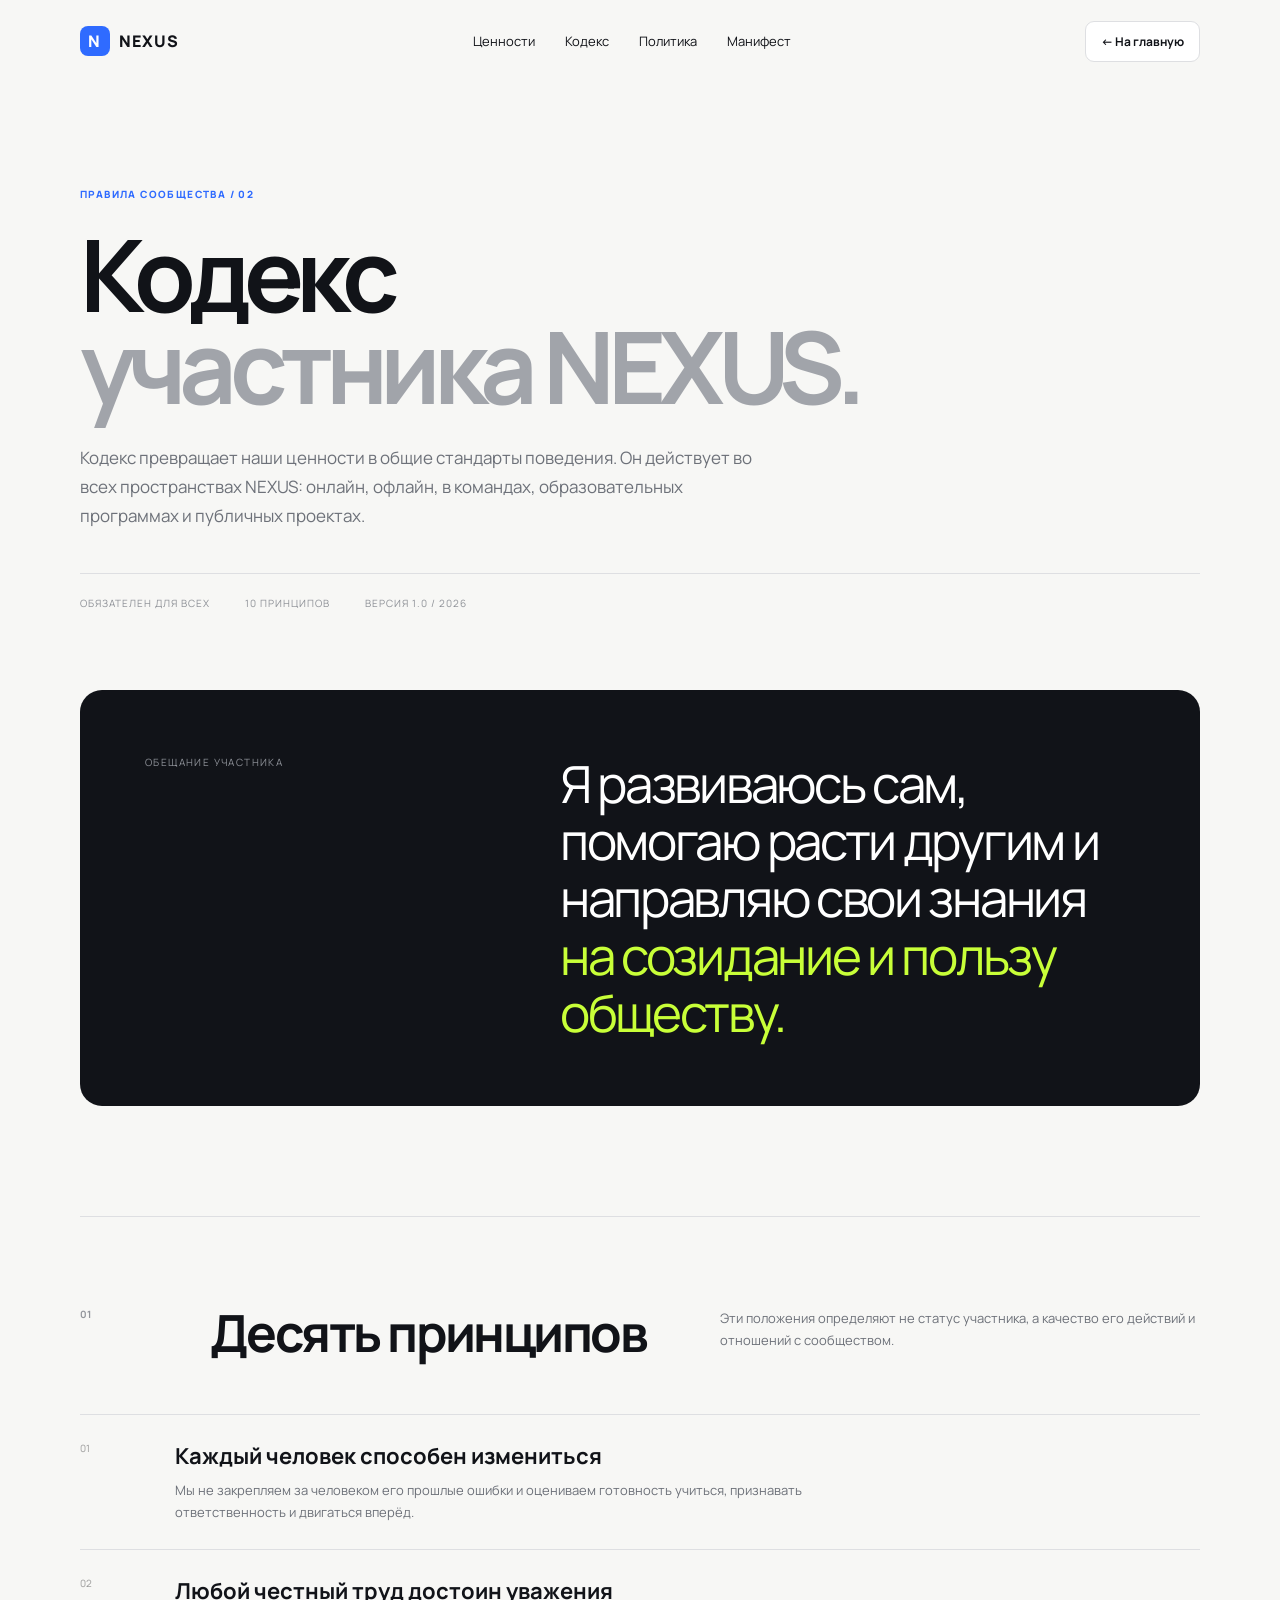
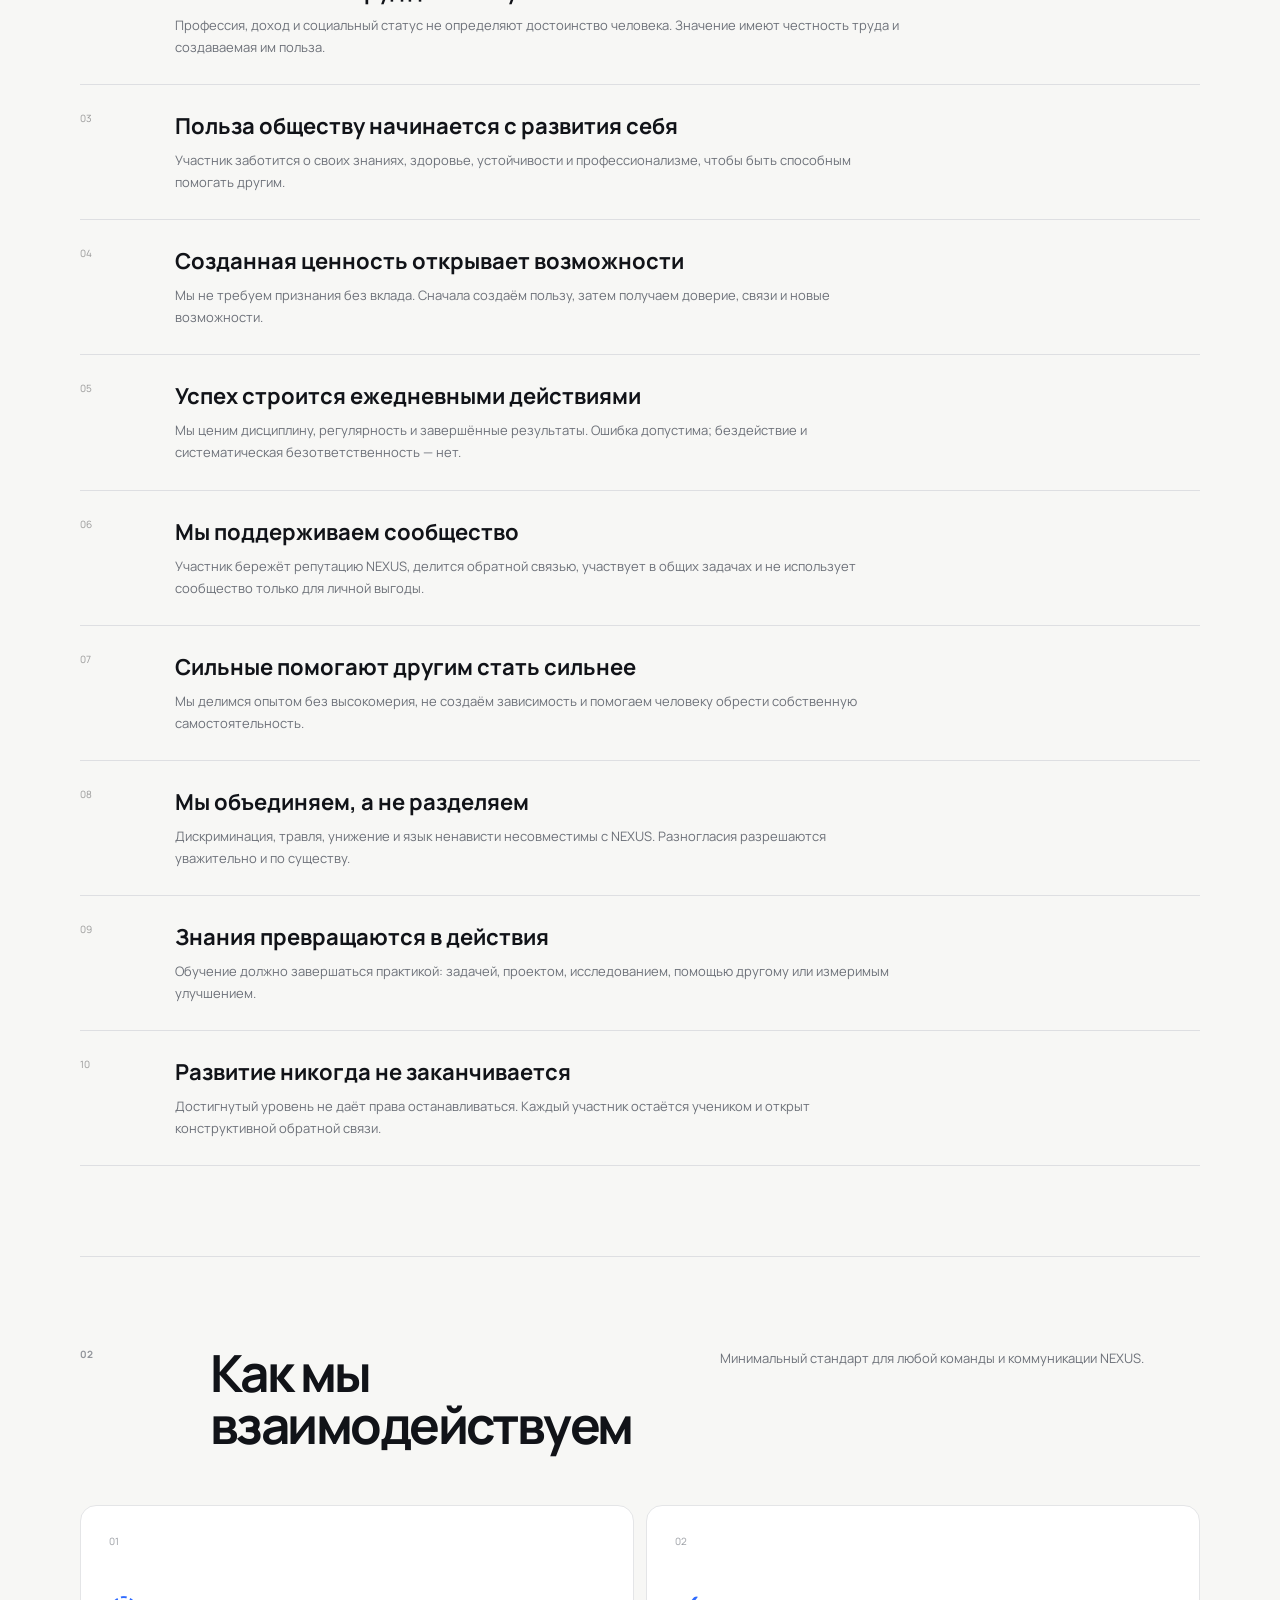
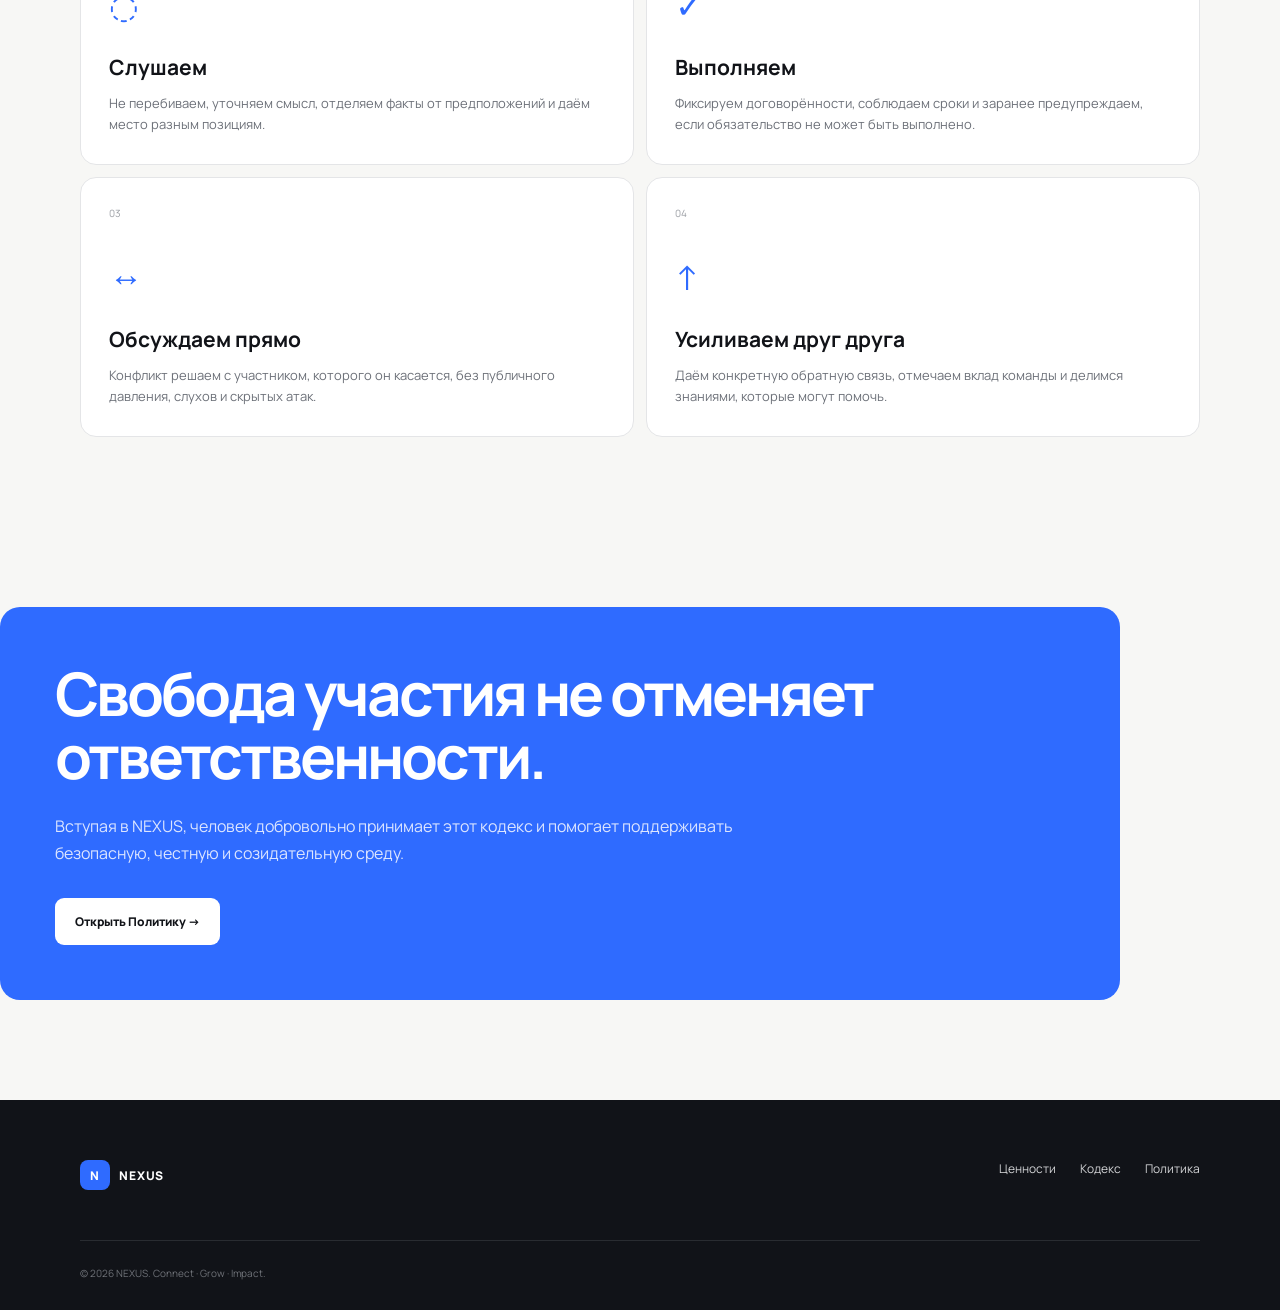
==== code.html @ 522ff27c "addition 1" ====
<!doctype html><html lang="ru"><head><meta charset="UTF-8"><meta name="viewport" content="width=device-width,initial-scale=1"><title>Кодекс участника — NEXUS</title><meta name="description" content="Кодекс участника NEXUS — принципы поведения, сотрудничества и личной ответственности."><link rel="stylesheet" href="docs.css"></head><body>
<header class="nav shell"><a class="brand" href="index.html"><span class="brand-mark">N</span><span>NEXUS</span></a><nav class="nav-links"><a href="values.html">Ценности</a><a href="code.html">Кодекс</a><a href="policy.html">Политика</a><a href="manifesto.html">Манифест</a></nav><a class="back" href="index.html">← На главную</a></header>
<main><section class="doc-hero shell"><div class="kicker">Правила сообщества / 02</div><h1>Кодекс<br><span>участника NEXUS.</span></h1><p class="intro">Кодекс превращает наши ценности в общие стандарты поведения. Он действует во всех пространствах NEXUS: онлайн, офлайн, в командах, образовательных программах и публичных проектах.</p><div class="meta"><span>Обязателен для всех</span><span>10 принципов</span><span>Версия 1.0 / 2026</span></div></section>
<section class="statement shell"><div class="statement-label">Обещание участника</div><blockquote>Я развиваюсь сам, помогаю расти другим и направляю свои знания <span>на созидание и пользу обществу.</span></blockquote></section>
<section class="content-section shell"><div class="section-head"><b>01</b><h2>Десять принципов</h2><p>Эти положения определяют не статус участника, а качество его действий и отношений с сообществом.</p></div><div class="principles">
<article class="principle"><div><h3>Каждый человек способен измениться</h3><p>Мы не закрепляем за человеком его прошлые ошибки и оцениваем готовность учиться, признавать ответственность и двигаться вперёд.</p></div></article>
<article class="principle"><div><h3>Любой честный труд достоин уважения</h3><p>Профессия, доход и социальный статус не определяют достоинство человека. Значение имеют честность труда и создаваемая им польза.</p></div></article>
<article class="principle"><div><h3>Польза обществу начинается с развития себя</h3><p>Участник заботится о своих знаниях, здоровье, устойчивости и профессионализме, чтобы быть способным помогать другим.</p></div></article>
<article class="principle"><div><h3>Созданная ценность открывает возможности</h3><p>Мы не требуем признания без вклада. Сначала создаём пользу, затем получаем доверие, связи и новые возможности.</p></div></article>
<article class="principle"><div><h3>Успех строится ежедневными действиями</h3><p>Мы ценим дисциплину, регулярность и завершённые результаты. Ошибка допустима; бездействие и систематическая безответственность — нет.</p></div></article>
<article class="principle"><div><h3>Мы поддерживаем сообщество</h3><p>Участник бережёт репутацию NEXUS, делится обратной связью, участвует в общих задачах и не использует сообщество только для личной выгоды.</p></div></article>
<article class="principle"><div><h3>Сильные помогают другим стать сильнее</h3><p>Мы делимся опытом без высокомерия, не создаём зависимость и помогаем человеку обрести собственную самостоятельность.</p></div></article>
<article class="principle"><div><h3>Мы объединяем, а не разделяем</h3><p>Дискриминация, травля, унижение и язык ненависти несовместимы с NEXUS. Разногласия разрешаются уважительно и по существу.</p></div></article>
<article class="principle"><div><h3>Знания превращаются в действия</h3><p>Обучение должно завершаться практикой: задачей, проектом, исследованием, помощью другому или измеримым улучшением.</p></div></article>
<article class="principle"><div><h3>Развитие никогда не заканчивается</h3><p>Достигнутый уровень не даёт права останавливаться. Каждый участник остаётся учеником и открыт конструктивной обратной связи.</p></div></article>
</div></section>
<section class="content-section shell"><div class="section-head"><b>02</b><h2>Как мы взаимодействуем</h2><p>Минимальный стандарт для любой команды и коммуникации NEXUS.</p></div><div class="card-grid"><article class="doc-card"><span class="num">01</span><div class="symbol">◌</div><h3>Слушаем</h3><p>Не перебиваем, уточняем смысл, отделяем факты от предположений и даём место разным позициям.</p></article><article class="doc-card"><span class="num">02</span><div class="symbol">✓</div><h3>Выполняем</h3><p>Фиксируем договорённости, соблюдаем сроки и заранее предупреждаем, если обязательство не может быть выполнено.</p></article><article class="doc-card"><span class="num">03</span><div class="symbol">↔</div><h3>Обсуждаем прямо</h3><p>Конфликт решаем с участником, которого он касается, без публичного давления, слухов и скрытых атак.</p></article><article class="doc-card"><span class="num">04</span><div class="symbol">↑</div><h3>Усиливаем друг друга</h3><p>Даём конкретную обратную связь, отмечаем вклад команды и делимся знаниями, которые могут помочь.</p></article></div></section>
<section class="callout shell"><h2>Свобода участия не отменяет ответственности.</h2><p>Вступая в NEXUS, человек добровольно принимает этот кодекс и помогает поддерживать безопасную, честную и созидательную среду.</p><a href="policy.html">Открыть Политику →</a></section></main>
<footer class="footer"><div class="shell footer-row"><a class="brand" href="index.html" style="color:white"><span class="brand-mark">N</span><span>NEXUS</span></a><div class="footer-links"><a href="values.html">Ценности</a><a href="code.html">Кодекс</a><a href="policy.html">Политика</a></div></div><div class="shell footer-bottom">© 2026 NEXUS. Connect · Grow · Impact.</div></footer></body></html>
---- docs.css ----
@import url('https://fonts.googleapis.com/css2?family=Manrope:wght@400;500;600;700;800&display=swap');
:root{--ink:#111318;--muted:#6d7179;--line:#dedfe2;--bg:#f7f7f5;--blue:#2f6bff;--lime:#c8ff38}*{box-sizing:border-box}html{scroll-behavior:smooth}body{margin:0;background:var(--bg);color:var(--ink);font-family:Manrope,Arial,sans-serif;-webkit-font-smoothing:antialiased}.shell{width:min(1120px,calc(100% - 48px));margin:auto}.nav{height:82px;display:flex;align-items:center;justify-content:space-between}.brand{display:flex;align-items:center;gap:9px;color:var(--ink);text-decoration:none;font-weight:800;letter-spacing:.07em}.brand-mark{display:grid;place-items:center;width:30px;height:30px;border-radius:8px;background:var(--blue);color:#fff}.nav-links{display:flex;gap:30px}.nav-links a{font-size:13px;text-decoration:none;color:var(--ink)}.back{display:inline-flex;align-items:center;gap:10px;padding:11px 15px;background:#fff;border:1px solid var(--line);border-radius:9px;color:var(--ink);font-size:12px;font-weight:700;text-decoration:none}.doc-hero{padding:105px 0 80px}.kicker{text-transform:uppercase;letter-spacing:.14em;font-size:10px;font-weight:800;color:var(--blue)}h1{max-width:950px;font-size:clamp(55px,8vw,100px);line-height:.92;letter-spacing:-.075em;margin:27px 0 32px}h1 span{color:#a1a4aa}.intro{max-width:700px;font-size:17px;line-height:1.7;color:var(--muted)}.meta{display:flex;gap:35px;margin-top:42px;padding-top:22px;border-top:1px solid var(--line);font-size:10px;text-transform:uppercase;letter-spacing:.1em;color:#8d9096}.statement{background:#111318;color:white;border-radius:22px;padding:65px;margin-bottom:110px;display:grid;grid-template-columns:.75fr 1.25fr;gap:70px}.statement-label{font-size:10px;text-transform:uppercase;letter-spacing:.14em;color:#8e9198}.statement blockquote{font-size:clamp(30px,4vw,52px);line-height:1.12;letter-spacing:-.045em;margin:0}.statement blockquote span{color:var(--lime)}.content-section{padding:90px 0;border-top:1px solid var(--line)}.section-head{display:grid;grid-template-columns:100px 1fr 1fr;gap:30px;margin-bottom:55px}.section-head b{font-size:10px;color:#92959b}.section-head h2{font-size:clamp(35px,4vw,54px);line-height:1;letter-spacing:-.05em;margin:0}.section-head p{font-size:13px;color:var(--muted);line-height:1.7;margin:0}.card-grid{display:grid;grid-template-columns:repeat(2,1fr);gap:12px}.doc-card{background:#fff;border:1px solid #e4e5e7;border-radius:16px;padding:28px;min-height:245px;display:flex;flex-direction:column}.doc-card .num{font-size:10px;color:#9a9da3}.doc-card .symbol{font-size:34px;color:var(--blue);margin:34px 0 25px}.doc-card h3{font-size:21px;margin:0 0 12px}.doc-card p{font-size:13px;line-height:1.65;color:var(--muted);margin:0}.doc-card small{display:block;margin-top:auto;padding-top:20px;color:var(--ink);font-size:11px;font-weight:700}.principles{counter-reset:item}.principle{counter-increment:item;display:grid;grid-template-columns:70px 1fr;gap:25px;padding:26px 0;border-top:1px solid var(--line)}.principle:last-child{border-bottom:1px solid var(--line)}.principle:before{content:counter(item,decimal-leading-zero);font-size:10px;color:#999}.principle h3{font-size:22px;margin:0 0 8px}.principle p{font-size:13px;line-height:1.7;color:var(--muted);margin:0;max-width:730px}.callout{margin:80px 0;background:var(--blue);color:#fff;border-radius:20px;padding:55px}.callout h2{font-size:clamp(34px,5vw,60px);line-height:1.05;letter-spacing:-.05em;margin:0 0 25px}.callout p{max-width:680px;color:#dce5ff;line-height:1.7}.callout a{display:inline-flex;background:#fff;color:var(--ink);padding:15px 20px;border-radius:9px;text-decoration:none;font-size:12px;font-weight:800;margin-top:15px}.policy-list{display:grid;gap:12px}.policy-item{background:#fff;border:1px solid #e4e5e7;border-radius:16px;padding:32px;display:grid;grid-template-columns:70px 1fr;gap:24px}.policy-item>span{width:42px;height:42px;display:grid;place-items:center;border-radius:11px;background:#e6edff;color:var(--blue);font-weight:800;font-size:12px}.policy-item h3{font-size:22px;margin:4px 0 12px}.policy-item p,.policy-item li{font-size:13px;line-height:1.75;color:var(--muted)}.policy-item ul{padding-left:18px;margin-bottom:0}.footer{margin-top:100px;background:#111318;color:#fff;padding:60px 0 30px}.footer-row{display:flex;justify-content:space-between;gap:30px}.footer p{color:#777b83;font-size:11px}.footer-links{display:flex;gap:24px}.footer a{color:#d3d4d6;text-decoration:none;font-size:12px}.footer-bottom{border-top:1px solid #292c31;margin-top:50px;padding-top:25px;color:#6f7278;font-size:10px}@media(max-width:760px){.shell{width:calc(100% - 28px)}.nav-links{display:none}.doc-hero{padding-top:65px}h1{font-size:55px}.statement,.section-head{grid-template-columns:1fr;gap:25px}.statement{padding:35px 25px}.card-grid{grid-template-columns:1fr}.content-section{padding:65px 0}.policy-item{grid-template-columns:1fr}.footer-row{flex-direction:column}.footer-links{flex-wrap:wrap}.meta{flex-wrap:wrap}}
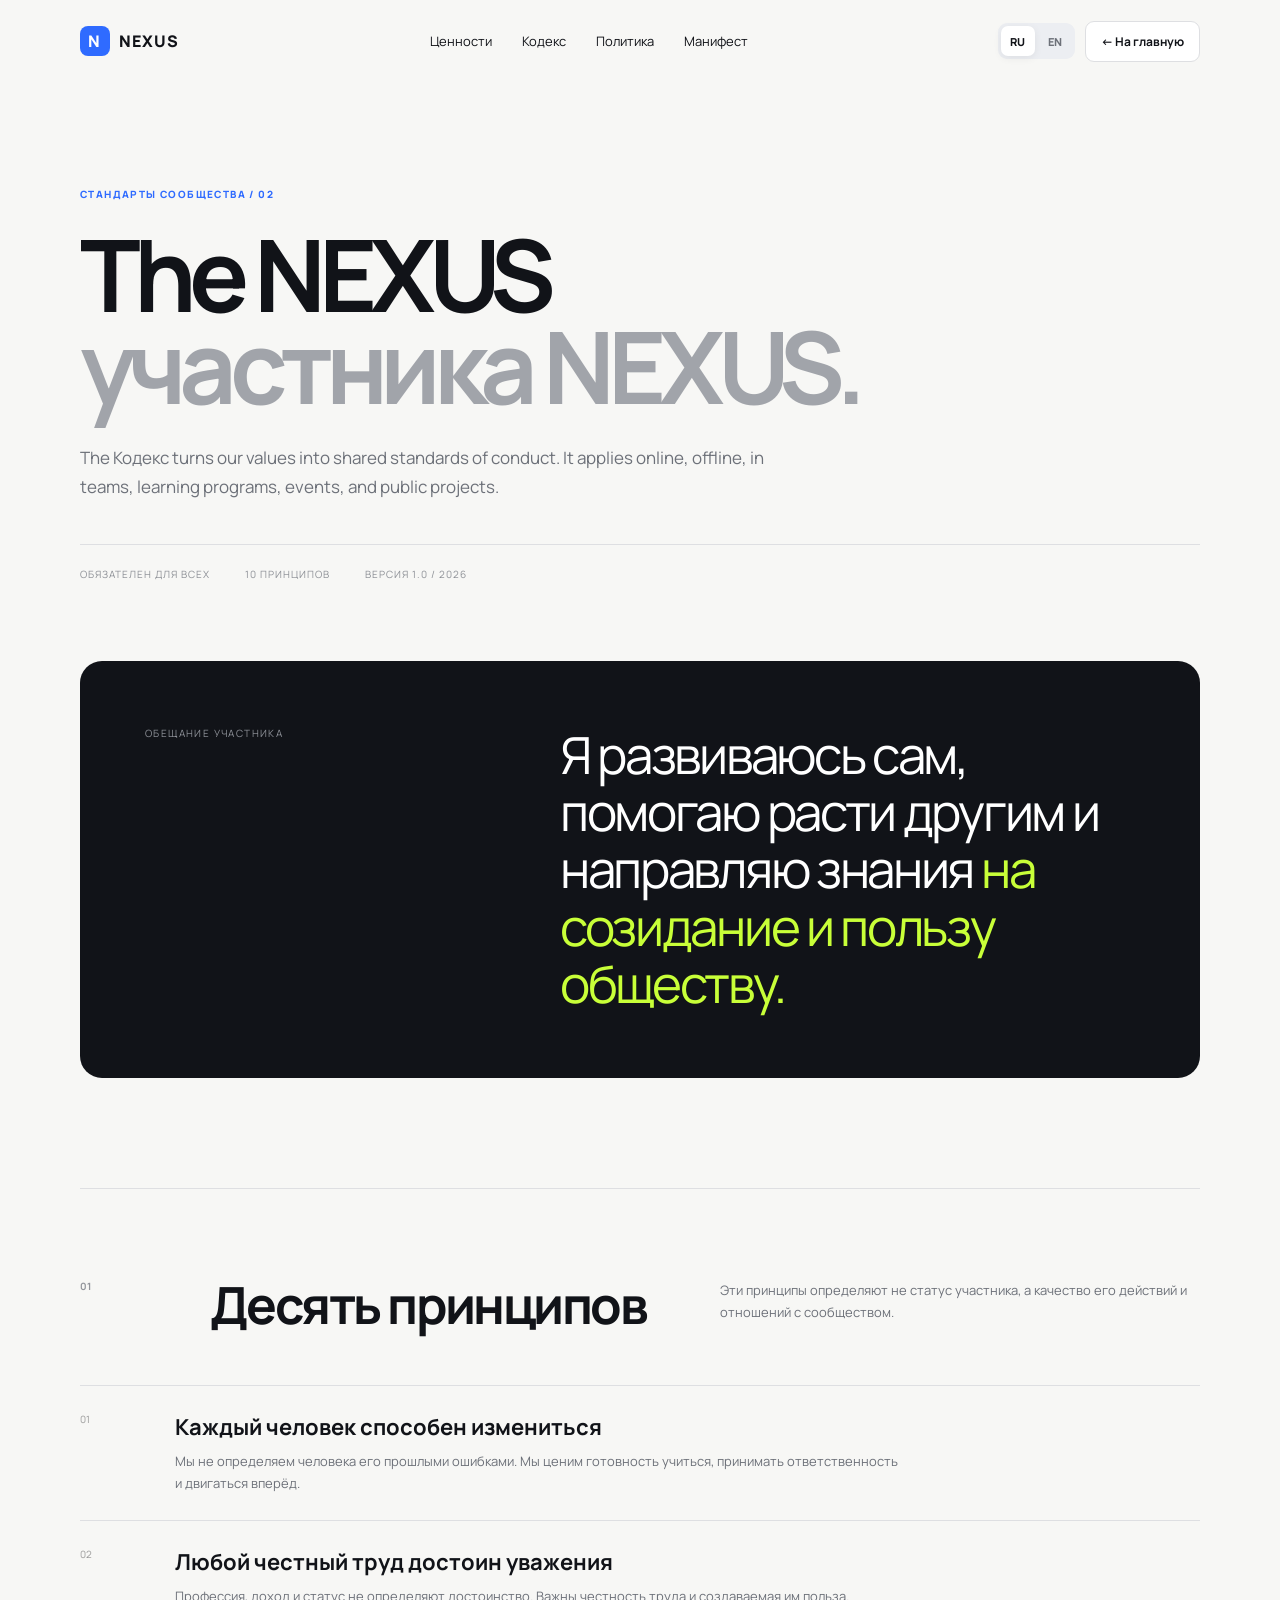
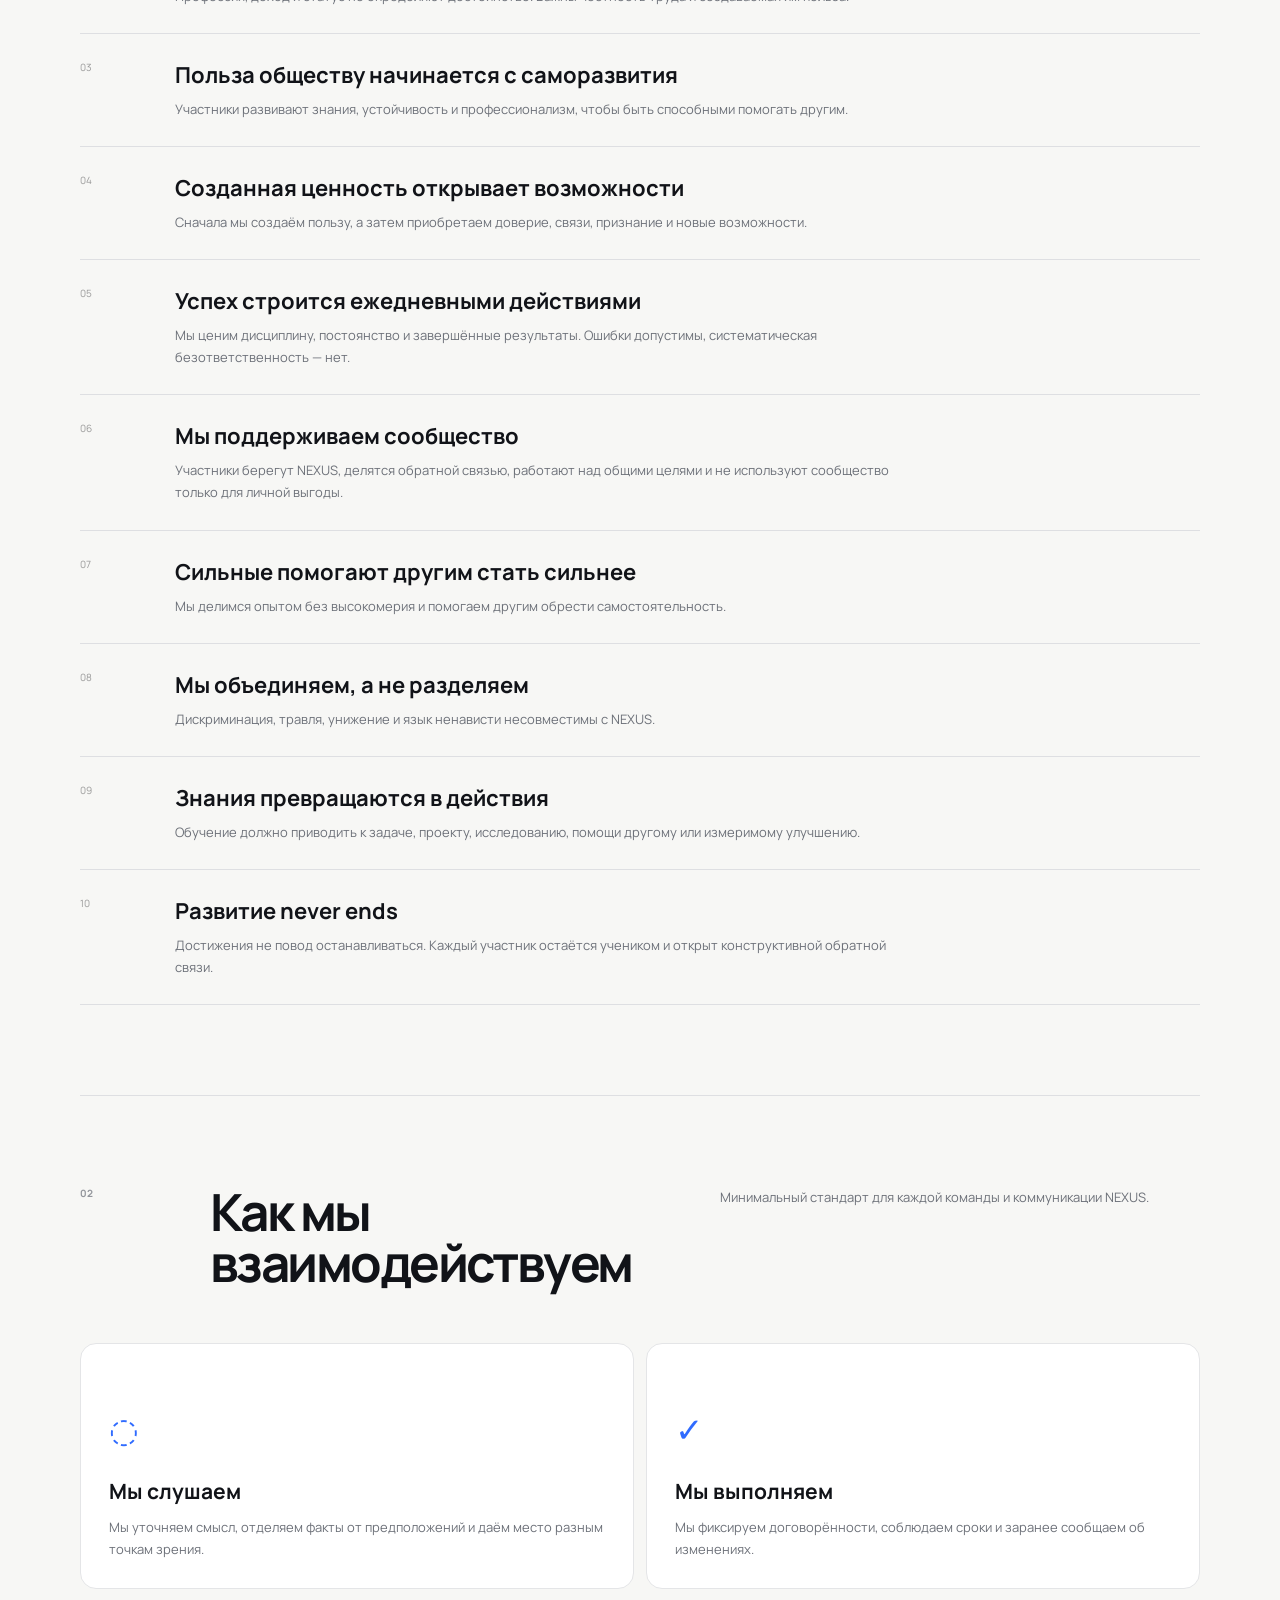
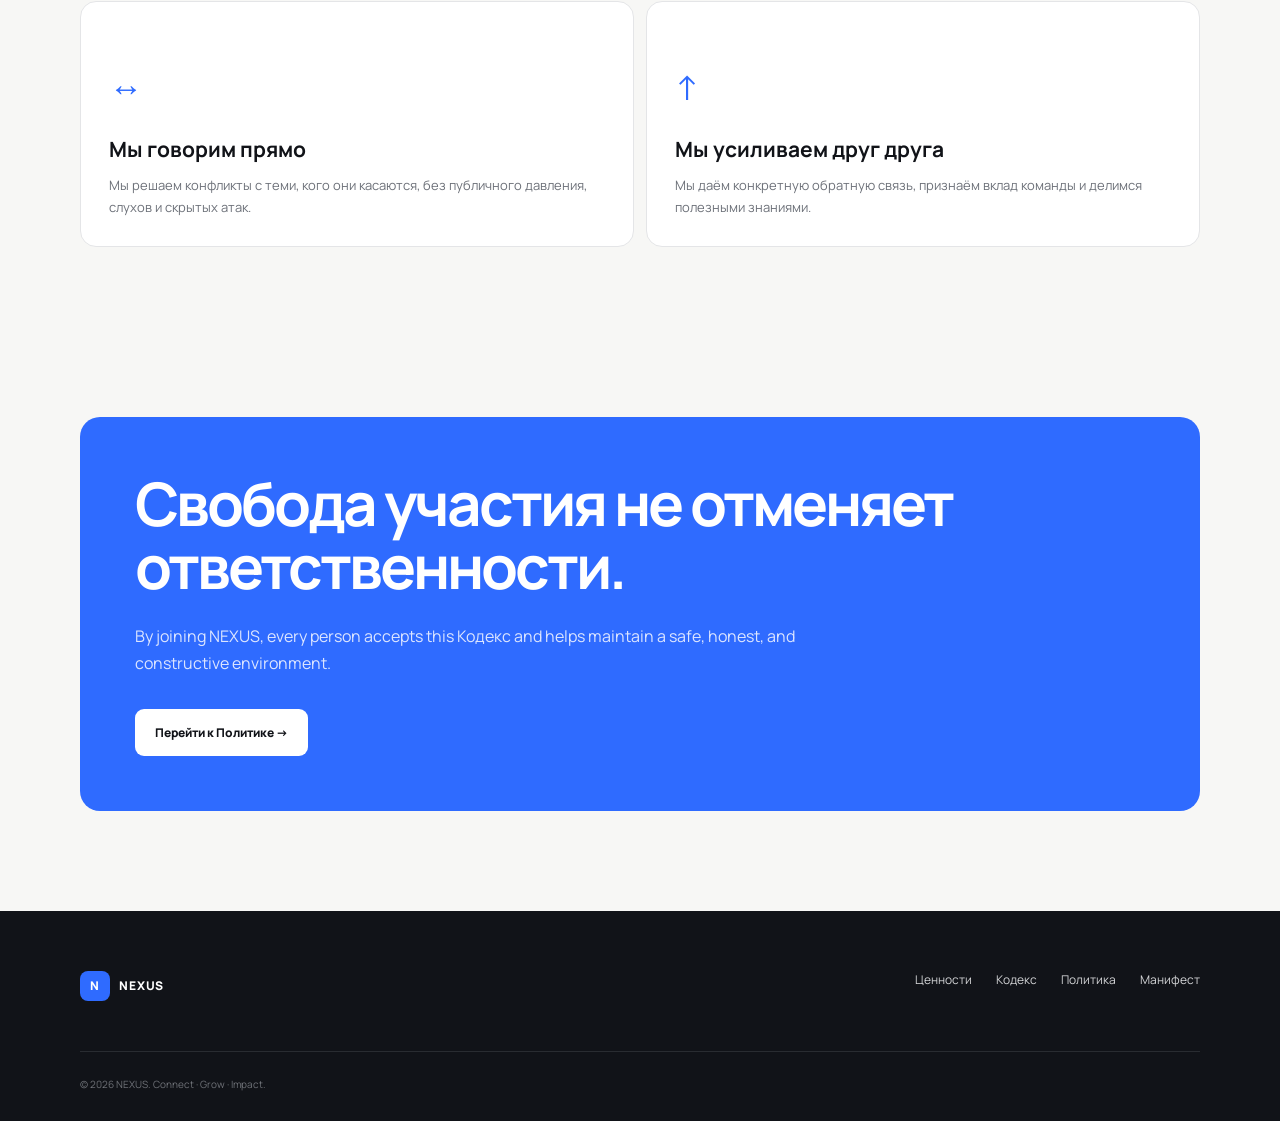
==== commit d924aa6f: "page-nexus end language" ====
--- a/code.html
+++ b/code.html
@@ -1,19 +1,15 @@
-<!doctype html><html lang="ru"><head><meta charset="UTF-8"><meta name="viewport" content="width=device-width,initial-scale=1"><title>Кодекс участника — NEXUS</title><meta name="description" content="Кодекс участника NEXUS — принципы поведения, сотрудничества и личной ответственности."><link rel="stylesheet" href="docs.css"></head><body>
-<header class="nav shell"><a class="brand" href="index.html"><span class="brand-mark">N</span><span>NEXUS</span></a><nav class="nav-links"><a href="values.html">Ценности</a><a href="code.html">Кодекс</a><a href="policy.html">Политика</a><a href="manifesto.html">Манифест</a></nav><a class="back" href="index.html">← На главную</a></header>
-<main><section class="doc-hero shell"><div class="kicker">Правила сообщества / 02</div><h1>Кодекс<br><span>участника NEXUS.</span></h1><p class="intro">Кодекс превращает наши ценности в общие стандарты поведения. Он действует во всех пространствах NEXUS: онлайн, офлайн, в командах, образовательных программах и публичных проектах.</p><div class="meta"><span>Обязателен для всех</span><span>10 принципов</span><span>Версия 1.0 / 2026</span></div></section>
-<section class="statement shell"><div class="statement-label">Обещание участника</div><blockquote>Я развиваюсь сам, помогаю расти другим и направляю свои знания <span>на созидание и пользу обществу.</span></blockquote></section>
-<section class="content-section shell"><div class="section-head"><b>01</b><h2>Десять принципов</h2><p>Эти положения определяют не статус участника, а качество его действий и отношений с сообществом.</p></div><div class="principles">
-<article class="principle"><div><h3>Каждый человек способен измениться</h3><p>Мы не закрепляем за человеком его прошлые ошибки и оцениваем готовность учиться, признавать ответственность и двигаться вперёд.</p></div></article>
-<article class="principle"><div><h3>Любой честный труд достоин уважения</h3><p>Профессия, доход и социальный статус не определяют достоинство человека. Значение имеют честность труда и создаваемая им польза.</p></div></article>
-<article class="principle"><div><h3>Польза обществу начинается с развития себя</h3><p>Участник заботится о своих знаниях, здоровье, устойчивости и профессионализме, чтобы быть способным помогать другим.</p></div></article>
-<article class="principle"><div><h3>Созданная ценность открывает возможности</h3><p>Мы не требуем признания без вклада. Сначала создаём пользу, затем получаем доверие, связи и новые возможности.</p></div></article>
-<article class="principle"><div><h3>Успех строится ежедневными действиями</h3><p>Мы ценим дисциплину, регулярность и завершённые результаты. Ошибка допустима; бездействие и систематическая безответственность — нет.</p></div></article>
-<article class="principle"><div><h3>Мы поддерживаем сообщество</h3><p>Участник бережёт репутацию NEXUS, делится обратной связью, участвует в общих задачах и не использует сообщество только для личной выгоды.</p></div></article>
-<article class="principle"><div><h3>Сильные помогают другим стать сильнее</h3><p>Мы делимся опытом без высокомерия, не создаём зависимость и помогаем человеку обрести собственную самостоятельность.</p></div></article>
-<article class="principle"><div><h3>Мы объединяем, а не разделяем</h3><p>Дискриминация, травля, унижение и язык ненависти несовместимы с NEXUS. Разногласия разрешаются уважительно и по существу.</p></div></article>
-<article class="principle"><div><h3>Знания превращаются в действия</h3><p>Обучение должно завершаться практикой: задачей, проектом, исследованием, помощью другому или измеримым улучшением.</p></div></article>
-<article class="principle"><div><h3>Развитие никогда не заканчивается</h3><p>Достигнутый уровень не даёт права останавливаться. Каждый участник остаётся учеником и открыт конструктивной обратной связи.</p></div></article>
-</div></section>
-<section class="content-section shell"><div class="section-head"><b>02</b><h2>Как мы взаимодействуем</h2><p>Минимальный стандарт для любой команды и коммуникации NEXUS.</p></div><div class="card-grid"><article class="doc-card"><span class="num">01</span><div class="symbol">◌</div><h3>Слушаем</h3><p>Не перебиваем, уточняем смысл, отделяем факты от предположений и даём место разным позициям.</p></article><article class="doc-card"><span class="num">02</span><div class="symbol">✓</div><h3>Выполняем</h3><p>Фиксируем договорённости, соблюдаем сроки и заранее предупреждаем, если обязательство не может быть выполнено.</p></article><article class="doc-card"><span class="num">03</span><div class="symbol">↔</div><h3>Обсуждаем прямо</h3><p>Конфликт решаем с участником, которого он касается, без публичного давления, слухов и скрытых атак.</p></article><article class="doc-card"><span class="num">04</span><div class="symbol">↑</div><h3>Усиливаем друг друга</h3><p>Даём конкретную обратную связь, отмечаем вклад команды и делимся знаниями, которые могут помочь.</p></article></div></section>
-<section class="callout shell"><h2>Свобода участия не отменяет ответственности.</h2><p>Вступая в NEXUS, человек добровольно принимает этот кодекс и помогает поддерживать безопасную, честную и созидательную среду.</p><a href="policy.html">Открыть Политику →</a></section></main>
-<footer class="footer"><div class="shell footer-row"><a class="brand" href="index.html" style="color:white"><span class="brand-mark">N</span><span>NEXUS</span></a><div class="footer-links"><a href="values.html">Ценности</a><a href="code.html">Кодекс</a><a href="policy.html">Политика</a></div></div><div class="shell footer-bottom">© 2026 NEXUS. Connect · Grow · Impact.</div></footer></body></html>
+<!doctype html><html lang="ru"><head><meta charset="UTF-8"><meta name="viewport" content="width=device-width,initial-scale=1"><title>Member Кодекс — NEXUS</title><meta name="description" content="Принципы поведения, сотрудничества и личной ответственности NEXUS."><link rel="stylesheet" href="docs.css"><link rel="stylesheet" href="docs-fixes.css"><link rel="stylesheet" href="language.css"></head><body><header class="nav shell"><a class="brand" href="index.html"><span class="brand-mark">N</span><span>NEXUS</span></a><nav class="nav-links"><a href="values.html">Ценности</a><a href="code.html">Кодекс</a><a href="policy.html">Политика</a><a href="manifesto.html">Манифест</a></nav><div class="doc-actions"><div class="language-switch" aria-label="Выбор языка"><span class="active">RU</span><a href="code-en.html">EN</a></div><a class="back" href="index.html">← На главную</a></div></header><main><section class="doc-hero shell"><div class="kicker">Стандарты сообщества / 02</div><h1>The NEXUS<br><span>участника NEXUS.</span></h1><p class="intro">The Кодекс turns our values into shared standards of conduct. It applies online, offline, in teams, learning programs, events, and public projects.</p><div class="meta"><span>Обязателен для всех</span><span>10 принципов</span><span>Версия 1.0 / 2026</span></div></section>
+<section class="statement shell"><div class="statement-label">Обещание участника</div><blockquote>Я развиваюсь сам, помогаю расти другим и направляю знания <span>на созидание и пользу обществу.</span></blockquote></section>
+<section class="content-section shell"><div class="section-head"><b>01</b><h2>Десять принципов</h2><p>Эти принципы определяют не статус участника, а качество его действий и отношений с сообществом.</p></div><div class="principles">
+<article class="principle"><div><h3>Каждый человек способен измениться</h3><p>Мы не определяем человека его прошлыми ошибками. Мы ценим готовность учиться, принимать ответственность и двигаться вперёд.</p></div></article>
+<article class="principle"><div><h3>Любой честный труд достоин уважения</h3><p>Профессия, доход и статус не определяют достоинство. Важны честность труда и создаваемая им польза.</p></div></article>
+<article class="principle"><div><h3>Польза обществу начинается с саморазвития</h3><p>Участники развивают знания, устойчивость и профессионализм, чтобы быть способными помогать другим.</p></div></article>
+<article class="principle"><div><h3>Созданная ценность открывает возможности</h3><p>Сначала мы создаём пользу, а затем приобретаем доверие, связи, признание и новые возможности.</p></div></article>
+<article class="principle"><div><h3>Успех строится ежедневными действиями</h3><p>Мы ценим дисциплину, постоянство и завершённые результаты. Ошибки допустимы, систематическая безответственность — нет.</p></div></article>
+<article class="principle"><div><h3>Мы поддерживаем сообщество</h3><p>Участники берегут NEXUS, делятся обратной связью, работают над общими целями и не используют сообщество только для личной выгоды.</p></div></article>
+<article class="principle"><div><h3>Сильные помогают другим стать сильнее</h3><p>Мы делимся опытом без высокомерия и помогаем другим обрести самостоятельность.</p></div></article>
+<article class="principle"><div><h3>Мы объединяем, а не разделяем</h3><p>Дискриминация, травля, унижение и язык ненависти несовместимы с NEXUS.</p></div></article>
+<article class="principle"><div><h3>Знания превращаются в действия</h3><p>Обучение должно приводить к задаче, проекту, исследованию, помощи другому или измеримому улучшению.</p></div></article>
+<article class="principle"><div><h3>Развитие never ends</h3><p>Достижения не повод останавливаться. Каждый участник остаётся учеником и открыт конструктивной обратной связи.</p></div></article></div></section>
+<section class="content-section shell"><div class="section-head"><b>02</b><h2>Как мы взаимодействуем</h2><p>Минимальный стандарт для каждой команды и коммуникации NEXUS.</p></div><div class="card-grid"><article class="doc-card"><div class="symbol">◌</div><h3>Мы слушаем</h3><p>Мы уточняем смысл, отделяем факты от предположений и даём место разным точкам зрения.</p></article><article class="doc-card"><div class="symbol">✓</div><h3>Мы выполняем</h3><p>Мы фиксируем договорённости, соблюдаем сроки и заранее сообщаем об изменениях.</p></article><article class="doc-card"><div class="symbol">↔</div><h3>Мы говорим прямо</h3><p>Мы решаем конфликты с теми, кого они касаются, без публичного давления, слухов и скрытых атак.</p></article><article class="doc-card"><div class="symbol">↑</div><h3>Мы усиливаем друг друга</h3><p>Мы даём конкретную обратную связь, признаём вклад команды и делимся полезными знаниями.</p></article></div></section>
+<section class="callout shell"><h2>Свобода участия не отменяет ответственности.</h2><p>By joining NEXUS, every person accepts this Кодекс and helps maintain a safe, honest, and constructive environment.</p><a href="policy.html">Перейти к Политике →</a></section></main><footer class="footer"><div class="shell footer-row"><a class="brand" href="index.html" style="color:white"><span class="brand-mark">N</span><span>NEXUS</span></a><div class="footer-links"><a href="values.html">Ценности</a><a href="code.html">Кодекс</a><a href="policy.html">Политика</a><a href="manifesto.html">Манифест</a></div></div><div class="shell footer-bottom">© 2026 NEXUS. Connect · Grow · Impact.</div></footer></body></html>
--- a/docs-fixes.css
+++ b/docs-fixes.css
@@ -0,0 +1 @@
+.callout.shell{margin-left:auto;margin-right:auto}
--- a/language.css
+++ b/language.css
@@ -0,0 +1 @@
+.language-switch{display:inline-flex;align-items:center;gap:3px;padding:3px;background:#eceef2;border-radius:9px;font-size:11px;font-weight:800}.language-switch a,.language-switch span{display:grid;place-items:center;min-width:34px;height:30px;padding:0 8px;border-radius:7px;color:#6d7179;text-decoration:none}.language-switch .active{background:#fff;color:#111318;box-shadow:0 2px 8px #1111}.doc-actions{display:flex;align-items:center;gap:10px}@media(max-width:560px){.doc-actions .back{font-size:0}.doc-actions .back:first-letter{font-size:15px}}
